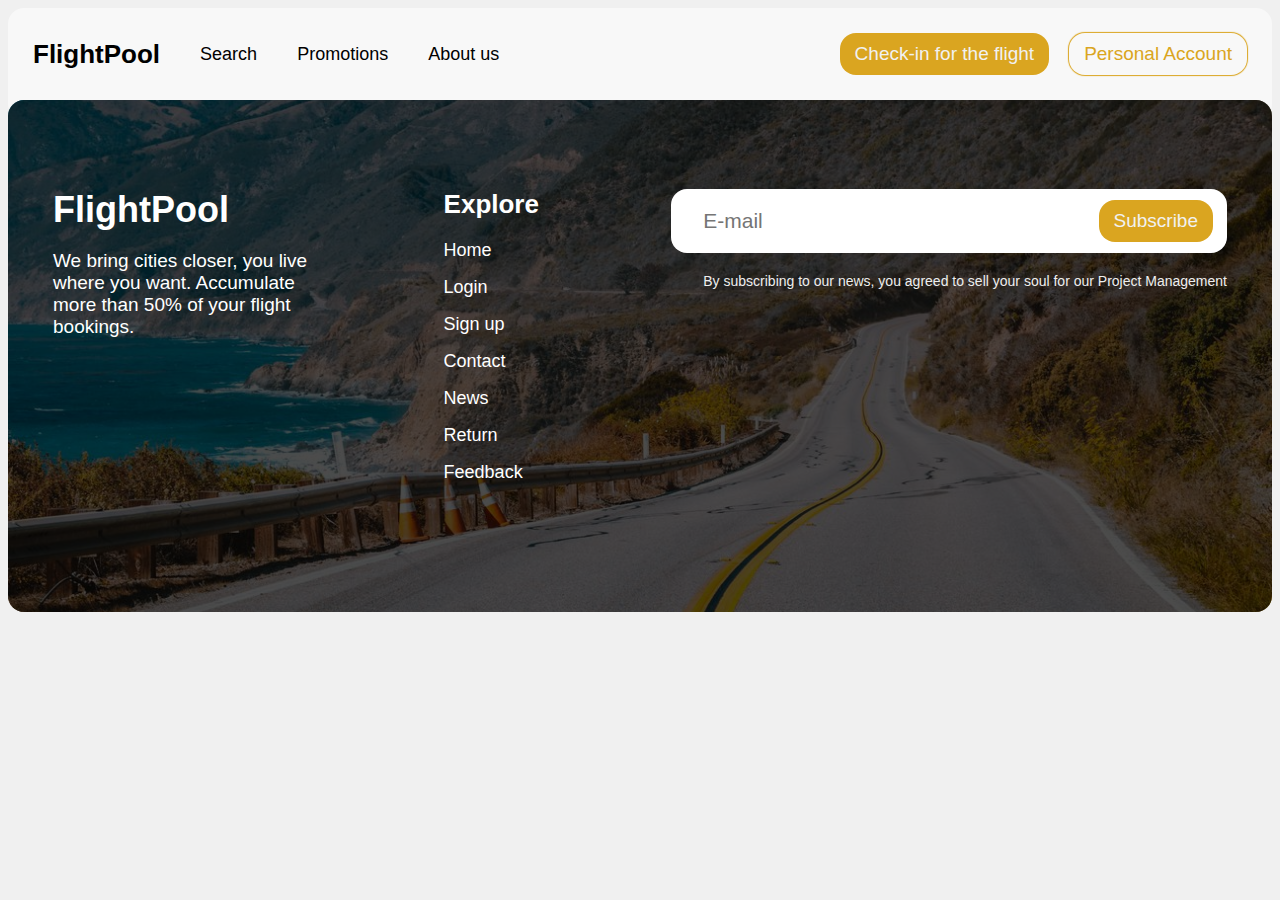
==== booking.html @ 48b6842c "feature: add seats page, search page, login and register page" ====
<!doctype html>
<html lang="en">
<head>
    <meta charset="UTF-8">
    <meta name="viewport"
          content="width=device-width, user-scalable=no, initial-scale=1.0, maximum-scale=1.0, minimum-scale=1.0">
    <meta http-equiv="X-UA-Compatible" content="ie=edge">
    <title>Booking - FlightPool</title>

    <link href="./css/style.css" rel="stylesheet" />
</head>
<body>
    <header>
        <div class="container">
            <div class="header__left">
                <div class="header__left--logo">
                    <a href="./index.html" class="test-0-logo">FlightPool</a>
                </div>

                <div class="header__left--menu">
                    <ul>
                        <li>
                            <a href="/search.html" class="test-0-nav-2">Search</a>
                        </li>
                        <li>
                            <a href="#promotions" class="test-0-nav-1">Promotions</a>
                        </li>
                        <li>
                            <a href="#about-us" class="test-0-nav-custom">About us</a>
                        </li>
                    </ul>
                </div>
            </div>

            <div class="header__right">
                <a href="/booking.html" class="test-0-nav-3 button button-filled">Check-in for the flight</a>
                <a href="/login.html" class="test-0-nav-4 button button-outlined">Personal Account</a>
            </div>
        </div>
    </header>

    <main>
    </main>


    <footer>
        <div class="footer__overlay"></div>

        <div class="container">
            <div class="footer__info">
                <span>FlightPool</span>
                <p>We bring cities closer, you live where you want.
                    Accumulate more than 50% of your flight bookings.</p>
            </div>

            <div class="footer__menu">
                <div class="footer__menu--block">
                    <b>Explore</b>

                    <ul>
                        <li>
                            <a href="http://xxxxxx-m1.wsr.ru">Home</a>
                        </li>
                        <li>
                            <a href="http://xxxxxx-m1.wsr.ru/login">Login</a>
                        </li>
                        <li>
                            <a href="http://xxxxxx-m1.wsr.ru/signup">Sign up</a>
                        </li>
                        <li>
                            <a href="http://xxxxxx-m1.wsr.ru/contact">Contact</a>
                        </li>
                        <li>
                            <a href="http://xxxxxx-m1.wsr.ru/news">News</a>
                        </li>
                        <li>
                            <a href="http://xxxxxx-m1.wsr.ru/return">Return</a>
                        </li>
                        <li>
                            <a href="http://xxxxxx-m1.wsr.ru/feedback">Feedback</a>
                        </li>
                    </ul>
                </div>
            </div>

            <div class="footer__subscribe">
                <form action="#" method="post">
                    <div class="subscribe__form--input">
                        <label>
                            <input type="email" placeholder="E-mail" class="form-control" />
                        </label>
                    </div>

                    <button type="submit" class="button-filled button">Subscribe</button>
                </form>

                <span>By subscribing to our news, you agreed to sell your soul for our Project Management</span>
            </div>
        </div>
    </footer>
</body>
</html>
---- css/style.css ----
/* global clear */
*, *::before, *::after {
    box-sizing: border-box;
}

body {
    margin: 8px;
    font-family: Arial;
    font-size: 16px;
    background: #f0f0f0;
}

.red-dot {
    color: red;
}

/* second page styles */

body.second-page header {
    margin-bottom: 0;
}

body.second-page header .container {
    padding-bottom: 25px;
}

/* button */

.button {
    padding: 10px 15px;
    /* palette??? wtf??? */
    background: transparent;
    border-radius: 16px;
    box-shadow: 0 0 1px 1px goldenrod;
    border: none;
    font-size: 19px;
    cursor: pointer;
    transition: .4s ease;
    text-decoration: none;
    color: goldenrod;
    display: inline-block;
    text-align: center;
}

.button-filled {
    box-shadow: none;
    background: goldenrod;
    color: #f1f1f1;
}

.button-big {
    font-weight: 500;
    font-size: 28px;
    padding: 20px 45px;
}

.button-outlined:hover {
    box-shadow: none;
}

.button-filled:hover {
    box-shadow: 0 0 1px 1px goldenrod;
}

/* header */

:root {
    --container-width: 100%;
    --common-border-radius: 16px;
}

header .container {
    max-width: var(--container-width);
    display: flex;
    padding: 25px 25px 45px;
    margin: 0 auto;
    justify-content: space-between;
}

header {
    background: #f8f8f8;
    border-radius: var(--common-border-radius);
    margin-bottom: -20px;
}


.header__left--menu ul {
    padding: 0;
    margin: 0;
    display: flex;
    width: 100%;
    gap: 40px;
}

.header__left {
    flex: 1 0 auto;
    align-items: center;
    display: flex;
}

.header__right {
    flex: 1 0 auto;
    justify-content: flex-end;
    display: flex;
    gap: 20px;
}

.header__left--menu ul li {
    list-style: none;
}

.header__left--menu ul li a {
    font-size: 18px;
    color: #000;
    text-decoration: none;
}

.header__left--menu ul li:hover a {
    text-decoration: underline;
}

.header__left--logo a {
    font-size: 26px;
    font-weight: bold;
    text-decoration: none;
    color: #000;
    transition: color .4s ease-in-out;
}

.header__left--logo a:hover {
    color: #666;
}

.header__left {
    display: flex;
}

.header__left--logo {
    margin-right: 40px;
}

/* accumulation */

.accumulation {
    background-size: cover;
    min-height: calc(100vh - 116px);
    display: flex;
    border-radius: var(--common-border-radius);
    position: relative;
    background: #fff;
    justify-content: space-between;
}

.accumulation__left {
    margin-top: 45px;
}

.accumulation__left h1 {
    color: #232323;
    font-size: 64px;
}

.accumulation__left h2 {
    color: #232323;
    font-size: 36px;
}

.accumulation__demo--heading {
    text-align: center;
    color: #fff;
}

.accumulation__demo--blocks {
    border-radius: 32px;
    background: #232323;
    color: #e2e2e2;
    display: flex;
    padding: 140px 0 0;
}

.accumulation__demo--block span {
    font-size: 60px;
    color: inherit;
    line-height: normal;
    font-weight: bold;
    /* letter-spacing: 0.055em; */
}

.accumulation__demo--block {
    display: flex;
    flex-direction: column;
    /* text-align: center; */
    padding: 0 57px 24px;
    gap: 22px;
}

.accumulation__demo--block b {
    color: inherit;
    font-size: 36px;
    max-width: 180px;
    font-weight: lighter;
}

.accumulation__demo--form {
    padding: 24px 60px;
    background: #232323;
    border-radius: 32px;
    margin-top: 20px;
}

.accumulation__demo--form form {
    display: flex;
    gap: 60px;
}

.accumulation__demo--form--block {
    display: flex;
    align-items: center;
    gap: 20px;
}

.accumulation__demo--form--block label {
    font-size: 24px;
    color: #fff;
}

.accumulation__demo--form--block input {
    padding: 15px 35px;
    border-radius: 48px;
    border: none;
}
.accumulation__right {
    padding: 20px;
    width: 45%;
}

.accumulation__right img {
    width: 100%;
    height: 100%;
    border-radius: 24px;
    object-fit: cover;
}

.accumulation__left {
    padding: 40px;
    width: 55%;
}

/* search */

.search .container {
    padding: 0 24px;
    margin: 0 auto;
    display: flex;
    flex-direction: column;
    max-width: 1430px;
}

.search__content {
    border-radius: var(--common-border-radius);
    padding: 48px;
    background: #fff;
    justify-content: center;
    display: flex;
    flex-direction: column;
}

.search__container--filter {
    margin-bottom: 32px;
    display: flex;
    gap: 16px;
}

.search__container--rows {
    display: flex;
    gap: 48px;
    margin-bottom: 45px;
    justify-content: space-between;
}

.search__container--departure {
    display: flex;
    align-items: center;
    gap: 24px;
}

.search__container--departure--block {
    display: flex;
    flex-direction: column;
}

.search__container--departure--block label {
    color: #363636;
    font-size: 17px;
    margin-bottom: 10px;
}

.search__container--departure--block input {
    padding: 18px 64px 18px 24px;
    border-radius: 16px;
    border: none;
    background: #eeeeee;
}

.search__container--departure--block span {
    font-size: 16px;
    white-space: nowrap;
    margin-top: 10px;
}

.search {
    padding: 148px 0;
    border-radius: var(--common-border-radius);
}

.search__button {
    margin: -16px auto 0px;
}

.search__container--form form {
    display: flex;
    gap: 24px;
    height: 100%;
    align-items: center;
    justify-content: space-between;
}

.search__container--form--block {
    display: flex;
    flex-direction: column;
    border-radius: 32px;
    height: 100%;
    /* align-items: center; */
    gap: 8px;
}

.search__container--form--block label {
    color: #363636;
    font-size: 17px;
}


.search__container--form--block input {
    padding: 18px 64px 18px 24px;
    border-radius: 16px;
    border: none;
    background: #eee;
    text-align: center;
}


.search__container--row {
    align-items: center;
    display: flex;
    /* height: 100%; */
    flex: 0 1 auto;
    justify-content: center;
}

.search__container--form {
    height: 100%;
    flex: 0 1 auto;
    align-items: center;
    display: flex;
    justify-content: center;
    margin-top: -12px;
}


.search__heading {
    padding: 0 40px;
    font-size: 28px;
}


/* trust */

.trust {
    background: #fff;
    border-radius: var(--common-border-radius);
    height: 100vh;
}

.trust .container {
    /* max-width: 1600px; */
    margin: 0 auto;
    display: flex;
    flex-direction: row;
    align-items: center;
    justify-content: center;
    height: 100%;
}

.trust__heading {
    font-size: 56px;
    font-weight: bold;
    margin-bottom: 19px;
}

.trust__content {
    text-align: center;
    padding: 20px;
}

.trust__content--text {
    font-size: 22px;
    color: #606060;
}

.trust__content--button {
    margin-top: 64px;
}

.trust__content--button span {
    font-size: 26px;
    color: #a0a0a0;
}

.trust__block img {
    width: 220px;
    height: 360px;
    border-radius: 128px;
    object-fit: cover;
    margin: 0 20px;
}

.trust__block {
    /* flex: 1 0 auto; */
    gap: 24px;
    display: flex;
    flex-direction: column;
    margin: 0 0px;
}

.trust__middle {
    justify-content: center;
    display: flex;
    flex-direction: column;
    align-items: center;
}

.trust__left {
    display: flex;
    gap: 24px;
    margin-left: -10vw;
}

.trust__right {
    display: flex;
    gap: 24px;
    margin-right: -10vw;
}

/* promotions */

.promotions__heading span {
    white-space: nowrap;
    font-size: 64px;
    color: #232323;
    font-weight: bold;
}

.promotions__heading {
    margin: 50px 24px 32px;
}

.promotions {
    padding: 64px 36px 128px;
}

.promotions__list {
    display: flex;
    flex-wrap: wrap;
    margin-top: 48px;
    gap: 24px;
}

.promotions__list--card {
    background: #fff;
    padding: 24px;
    border-radius: var(--common-border-radius);
    width: 49%;
}

.promotions__list--card img {
    width: 100%;
    height: 256px;
    border-radius: var(--common-border-radius);
    object-fit: cover;
    margin-bottom: 24px;
}

.promotions__list--card b {
    font-size: 32px;
}


.promotions__list--card p {
    font-size: 18px;
}

.promotions .container {
    max-width: 1600px;
    margin: 0 auto;
}

/* subscribe */

.subscribe {
    padding: 0 36px;
}

.subscribe__form form {
    display: flex;
    width: 100%;
    gap: 24px;
}

.subscribe__form--input {
    width: 100%;
}

.subscribe__form--label {
    width: 100%;
}

.subscribe__form--input input {
    width: 100%;
    padding: 20px 32px;
    border: none;
    border-radius: var(--common-border-radius);
    font-size: 21px;
}

.subscribe__hint {
    margin-top: 15px;
    padding-left: 28px;
    font-size: 17px;
    color: rgba(0, 0, 0, .5);
}

.subscribe__heading {
    padding-left: 28px;
    font-size: 26px;
    font-weight: bold;
    margin-bottom: 24px;
}

.subscribe .container {
    max-width: 1330px;
    margin: 0 auto;
}

/* footer */

footer {
    border-radius: var(--common-border-radius);
    background: url('../images/im-196106.jpeg') no-repeat center;
    background-size: cover;
    padding: 64px 0;
    position: relative;
}

.footer__overlay {
    position: absolute;
    top: 0;
    left: 0;
    right: 0;
    bottom: 0;
    background: rgba(0, 0, 0, .7);
    z-index: 0;
    width: 100%;
    height: 100%;
    border-radius: var(--common-border-radius);
}

footer .container {
    display: flex;
    flex-direction: row;
    margin: 0 auto;
    max-width: 1920px;
    padding: 25px 45px 45px;
    position: relative;
}

.footer__info {
    width: 22%;
}

.footer__menu {
    flex: 1;
    justify-content: center;
    align-items: center;
    display: flex;
}

.footer__info span {
    color: #fff;
    font-size: 36px;
    font-weight: bold;
}

.footer__info p {
    font-size: 19px;
    color: #fff;
}

.footer__menu--block b {
    font-size: 26px;
    color: #fff;
}

.footer__menu--block ul {
    padding: 0;
    margin: 20px 0;
}

.footer__menu--block ul li {
    list-style: none;
}

.footer__menu--block ul li:not(:last-child) {
    margin-bottom: 16px;
}

.footer__menu--block ul li a {
    color: #fff;
    text-decoration: none;
    font-size: 18px;
}

.footer__subscribe form {
    position: relative;
}

.footer__subscribe form button {
    position: absolute;
    top: 11px;
    right: 14px;
}

.footer__subscribe span {
    margin-top: 20px;
    display: block;
    color: #eee;
    font-size: 14px;
    margin-left: 32px;
}

.footer__menu--block ul li a:hover {
    text-decoration: underline;
}

/* search second page */

.search-second-page {
    padding: 50px;
}

.search-second-page .container {
    max-width: 88%;
}

.search-list .container {
    max-width: 1240px;
    margin: 0 auto;
    display: flex;

    flex-direction: column;
    gap: 36px;
}

.search-list {
    padding-bottom: 64px;
}

.search-list__card {
    background: #fff;
    padding: 48px;
    display: flex;
    border-radius: var(--common-border-radius);
    gap: 48px;
}

.search-list__card--left {
    display: flex;
    flex-direction: column;
    text-align: center;
    flex: 1 0 auto;
    justify-content: center;
    gap: 15px;
}

.search-list__card--left b {
    font-size: 47px;
}

.search-list__card--title {
    display: flex;
    flex-direction: column;
    gap: 7px;
}

.search-list__card--row {
    display: flex;
    margin-top: 36px;
    width: 100%;
    justify-content: space-between;
}

.search-list__card--row--block {
    display: flex;
    flex-direction: column;
}

.search-list__card--row--block span {
    font-size: 18px;
}

.search-list__card--row--block b {
    font-size: 59px;
}

.search-list__card--right {
    width: 100%;
}

.search-list__card--row--block small {
    font-size: 19px;
}

.search-list__card--probability {
    width: 100%;
    background: red;
    height: 24px;
    border-radius: 128px;
}

.search-list__card--probability.probability-orange {
    background: radial-gradient(circle at 10% 20%, rgb(251, 221, 19) 0.1%, rgb(255, 153, 1) 90%);
}

.search-list__card--probability.probability-red {
    background: radial-gradient(circle at 10% 20%, rgb(221, 49, 49) 0%, rgb(119, 0, 0) 90%);
}

.search-list__card--probability.probability-green {
    background: linear-gradient(to right, rgb(182, 244, 146), rgb(51, 139, 147));
}

.search-list__card--footer {
    display: flex;
    flex-direction: column;
    margin-top: 45px;
    gap: 10px;
    width: 100%;
    justify-content: center;
}

.search-list__card--footer--percentage {
    width: 100%;
    display: flex;
    gap: 16px;
}

/* login page */

.login-page .container {
    display: flex;
    height: 100%;
}

.login-page {
    background: #fff;
    height: 95vh;
    border-radius: var(--common-border-radius);
    max-width: 1700px;
    margin: auto;
    margin-top: 30px;
}

.login-page__right {
    width: 40%;
    height: 100%;
    border-radius: var(--common-border-radius);
}

.login-page__right img {
    width: 100%;
    height: 100%;
    object-fit: cover;
    border-radius: var(--common-border-radius);
}

.login-page__left {
    width: 60%;
    /* padding: 180px; */
    justify-content: center;
    align-items: center;
    display: flex;
    flex-direction: column;
}

.login-page__heading h1 {
    font-size: 48px;
    margin-bottom: 15px;
    margin-top: 0;
}

.login-page__heading span {
    font-size: 24px;
}

.login-page__heading {
    text-align: left;
}

.login-page__form {
    margin-top: 64px;
    width: 60%;
}

.form-group {
    display: flex;
    flex-direction: column;
    gap: 8px;
}

.login-page__form form {
    display: flex;
    flex-direction: column;
    gap: 24px;
}

.form-group input {
    border: 1px solid #d8d8d8;
    padding: 16px;
    border-radius: 32px;
}

.login-page__register {
    text-align: center;
}

.login-page__register a {
    color: #000;
}

/* register page */

.register-page .container {
    display: flex;
    height: 100%;
}

.register-page {
    background: #fff;
    height: 95vh;
    border-radius: var(--common-border-radius);
    max-width: 1700px;
    margin: auto;
    margin-top: 30px;
}

.register-page__right {
    width: 40%;
    height: 100%;
    border-radius: var(--common-border-radius);
}

.register-page__right img {
    width: 100%;
    height: 100%;
    object-fit: cover;
    border-radius: var(--common-border-radius);
}

.register-page__left {
    width: 60%;
    /* padding: 180px; */
    justify-content: center;
    align-items: center;
    display: flex;
    flex-direction: column;
}

.register-page__heading {
    text-align: left;
}

.register-page__heading h1 {
    font-size: 48px;
    margin-bottom: 15px;
    margin-top: 0;
}

.register-page__heading span {
    font-size: 24px;
}

.register-page__form {
    margin-top: 64px;
    width: 50%;
}

.form-group {
    display: flex;
    flex-direction: column;
    gap: 8px;
}

.register-page__form form {
    display: flex;
    flex-direction: column;
    gap: 24px;
}

.form-group input {
    border: 1px solid #d8d8d8;
    padding: 16px;
    border-radius: 32px;
}

.register-page__register {
    text-align: center;
}

.register-page__register a {
    color: #000;
}

/* seats info */

.aircraft-info {
    background: #fff;
    margin: 64px;
    border-radius: var(--common-border-radius);
}

.aircraft-info .container {
    display: flex;
    padding: 48px;
}

.aircraft-info__left svg {
    width: 100%;
    height: 100%;
}

.aircraft-info__left {
    width: 20%;
    transform: rotate(-25deg);
}

.aircraft-info__right {
    display: flex;
    flex-direction: column;
    justify-content: center;
}

.aircraft-info__right h3 {
    margin-bottom: 0px;
    font-size: 33px;
    margin-top: 0px;
}

.aircraft-info__right h3 {}

.aircraft-info__right p {
    font-size: 18px;
}

.seats {
    max-width: 600px;
    margin: 0 auto;
    background: goldenrod;
    margin-bottom: 120px;
    border-radius: var(--common-border-radius);
}

.seats__row {
    display: flex;
    justify-content: space-between;
}

.seats .container {
    display: flex;
    flex-direction: column;
    justify-content: center;
    padding: 64px;
    gap: 16px;
}

.seats__item {
    width: 64px;
    height: 64px;
    background: #fff;
    border: none;
    transition: opacity .4s ease;
    cursor: pointer;
    color: #232323;
    font-size: 24px;
    border-radius: calc(var(--common-border-radius)*2);
}

.seats__row--left, .seats__row--right {
    gap: 16px;
    display: flex;
}

.seats__item:hover {
    opacity: .6;
}
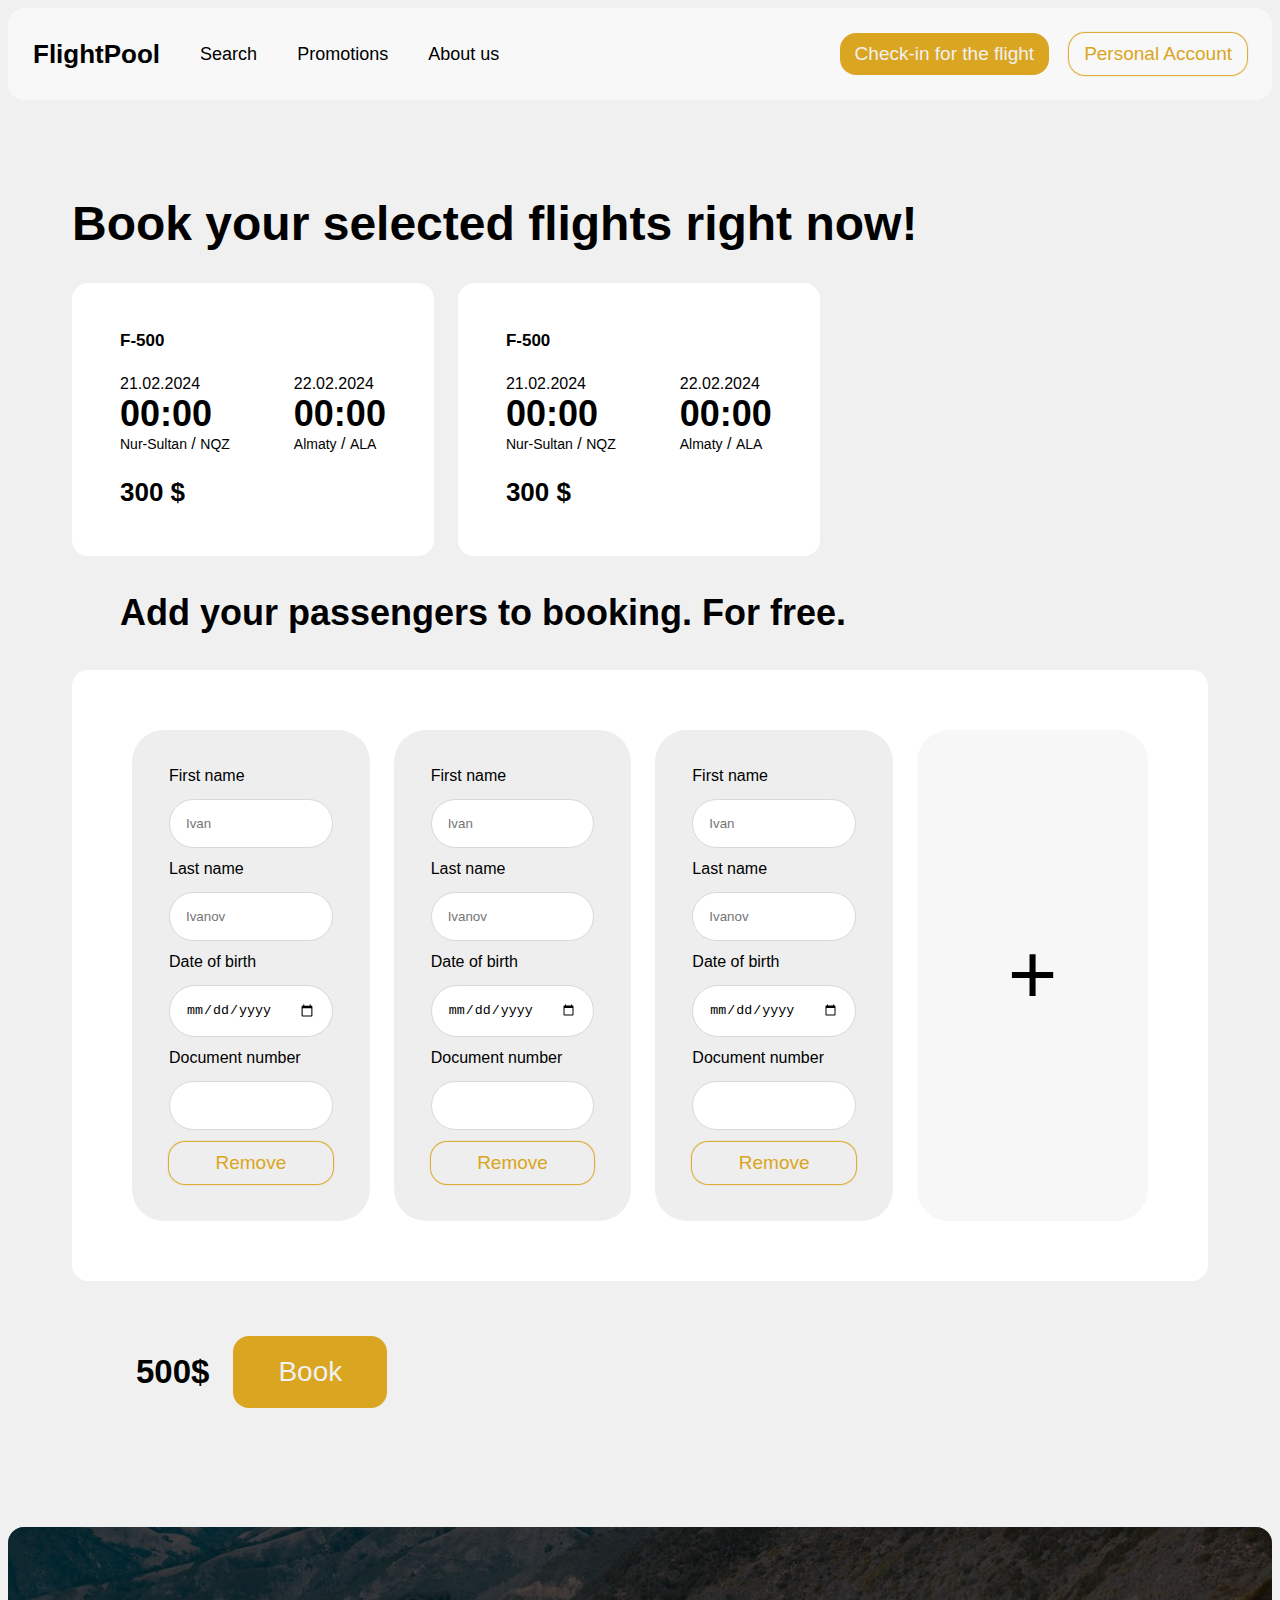
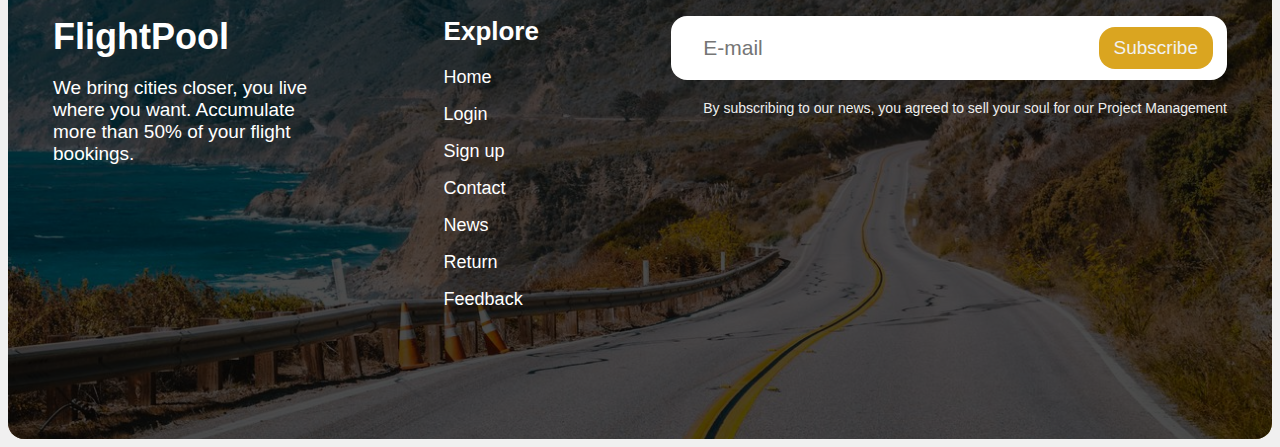
==== commit 8ce83952: "done" ====
--- a/booking.html
+++ b/booking.html
@@ -9,7 +9,7 @@
 
     <link href="./css/style.css" rel="stylesheet" />
 </head>
-<body>
+<body class="second-page">
     <header>
         <div class="container">
             <div class="header__left">
@@ -23,23 +23,201 @@
                             <a href="/search.html" class="test-0-nav-2">Search</a>
                         </li>
                         <li>
-                            <a href="#promotions" class="test-0-nav-1">Promotions</a>
-                        </li>
-                        <li>
-                            <a href="#about-us" class="test-0-nav-custom">About us</a>
+                            <a href="/index.html#promotions" class="test-0-nav-1">Promotions</a>
+                        </li>
+                        <li>
+                            <a href="/index.html#about-us" class="test-0-nav-custom">About us</a>
                         </li>
                     </ul>
                 </div>
             </div>
 
             <div class="header__right">
-                <a href="/booking.html" class="test-0-nav-3 button button-filled">Check-in for the flight</a>
+                <a href="/booking_management.html" class="test-0-nav-3 button button-filled">Check-in for the flight</a>
                 <a href="/login.html" class="test-0-nav-4 button button-outlined">Personal Account</a>
             </div>
         </div>
     </header>
 
     <main>
+        <section class="booking">
+            <div class="container">
+                <div class="booking__heading">
+                    <h1>Book your selected flights right now!</h1>
+                </div>
+
+                <div class="booking__flights">
+                    <div class="booking__flights--item">
+                        <span class="test-5-fc">F-500</span>
+
+                        <div class="booking__flights--item--row">
+                            <div class="booking__flights--item--block">
+                                <span class="departure-date test-5-dd">21.02.2024</span>
+                                <b class="departure-time test-5-dt">00:00</b>
+
+                                <div class="booking__flights--item--block--row">
+                                    <span class="test-5-fcity">Nur-Sultan</span> / <span class="test-5-from">NQZ</span>
+                                </div>
+                            </div>
+
+                            <div class="booking__flights--item--block">
+                                <span class="arrival-date">22.02.2024</span>
+                                <b class="arrival-time test-5-at">00:00</b>
+
+                                <div class="booking__flights--item--block--row">
+                                    <span class="test-5-tcity">Almaty</span> / <span class="test-5-to">ALA</span>
+                                </div>
+                            </div>
+                        </div>
+
+                        <div class="booking__flights--item--cost">
+                            <b class="test-5-fp">300 $</b>
+                        </div>
+                    </div>
+
+                    <div class="booking__flights--item">
+                        <span class="test-5-fc">F-500</span>
+
+                        <div class="booking__flights--item--row">
+                            <div class="booking__flights--item--block">
+                                <span class="departure-date test-5-dd">21.02.2024</span>
+                                <b class="departure-time test-5-dt">00:00</b>
+
+                                <div class="booking__flights--item--block--row">
+                                    <span class="test-5-fcity">Nur-Sultan</span> / <span class="test-5-from">NQZ</span>
+                                </div>
+                            </div>
+
+                            <div class="booking__flights--item--block">
+                                <span class="arrival-date">22.02.2024</span>
+                                <b class="arrival-time test-5-at">00:00</b>
+
+                                <div class="booking__flights--item--block--row">
+                                    <span class="test-5-tcity">Almaty</span> / <span class="test-5-to">ALA</span>
+                                </div>
+                            </div>
+                        </div>
+
+                        <div class="booking__flights--item--cost">
+                            <b class="test-5-fp">300 $</b>
+                        </div>
+                    </div>
+                </div>
+
+                <div class="booking__passengers--content">
+                    <h3>Add your passengers to booking. For free.</h3>
+
+                    <form action="#">
+                        <div class="booking__passengers--item">
+                            <div class="form-group">
+                                <label>
+                                    <span>First name</span>
+                                    <input type="text" class="test-5-name" placeholder="Ivan">
+                                </label>
+                            </div>
+
+                            <div class="form-group">
+                                <label>
+                                    <span>Last name</span>
+                                    <input type="text" class="test-5-last" placeholder="Ivanov">
+                                </label>
+                            </div>
+
+                            <div class="form-group">
+                                <label>
+                                    <span>Date of birth</span>
+                                    <input type="date" class="test-5-dob">
+                                </label>
+                            </div>
+
+                            <div class="form-group">
+                                <label>
+                                    <span>Document number</span>
+                                    <input type="text" class="test-5-doc">
+                                </label>
+                            </div>
+
+                            <button type="button" class="test-5-remove button button-outlined">Remove</button>
+                        </div>
+                        <div class="booking__passengers--item">
+                            <div class="form-group">
+                                <label>
+                                    <span>First name</span>
+                                    <input type="text" class="test-5-name" placeholder="Ivan">
+                                </label>
+                            </div>
+
+                            <div class="form-group">
+                                <label>
+                                    <span>Last name</span>
+                                    <input type="text" class="test-5-last" placeholder="Ivanov">
+                                </label>
+                            </div>
+
+                            <div class="form-group">
+                                <label>
+                                    <span>Date of birth</span>
+                                    <input type="date" class="test-5-dob">
+                                </label>
+                            </div>
+
+                            <div class="form-group">
+                                <label>
+                                    <span>Document number</span>
+                                    <input type="text" class="test-5-doc">
+                                </label>
+                            </div>
+
+                            <button type="button" class="test-5-remove button button-outlined">Remove</button>
+                        </div>
+                        <div class="booking__passengers--item">
+                            <div class="form-group">
+                                <label>
+                                    <span>First name</span>
+                                    <input type="text" class="test-5-name" placeholder="Ivan">
+                                </label>
+                            </div>
+
+                            <div class="form-group">
+                                <label>
+                                    <span>Last name</span>
+                                    <input type="text" class="test-5-last" placeholder="Ivanov">
+                                </label>
+                            </div>
+
+                            <div class="form-group">
+                                <label>
+                                    <span>Date of birth</span>
+                                    <input type="date" class="test-5-dob">
+                                </label>
+                            </div>
+
+                            <div class="form-group">
+                                <label>
+                                    <span>Document number</span>
+                                    <input type="text" class="test-5-doc">
+                                </label>
+                            </div>
+
+                            <button type="button" class="test-5-remove button button-outlined">Remove</button>
+                        </div>
+
+                        <div class="booking__passengers--add">
+                            <button type="button" class="test-5-add">
+                                +
+                            </button>
+                        </div>
+                    </form>
+                </div>
+
+                <div class="booking__footer">
+                    <span class="test-5-price">500$</span>
+                    <button type="button" class="button button-filled button-big">
+                        Book
+                    </button>
+                </div>
+            </div>
+        </section>
     </main>
 
 
--- a/css/style.css
+++ b/css/style.css
@@ -836,6 +836,7 @@
     border: 1px solid #d8d8d8;
     padding: 16px;
     border-radius: 32px;
+    width: 100%;
 }
 
 .login-page__register {
@@ -1011,3 +1012,325 @@
 .seats__item:hover {
     opacity: .6;
 }
+
+/* booking */
+
+.booking {
+    padding: 64px;
+}
+
+.booking__heading h1 {
+    font-size: 48px;
+}
+
+.booking__flights--item {
+    background: #fff;
+    flex: 0 1 auto;
+    display: flex;
+    flex-direction: column;
+    padding: 48px;
+    border-radius: var(--common-border-radius);
+}
+
+.booking__heading {
+    display: flex;
+    flex-direction: row;
+}
+
+.booking__flights {
+    display: flex;
+    flex-direction: row;
+    gap: 24px;
+    flex-wrap: wrap;
+}
+
+.booking .container {
+    max-width: 1655px;
+    margin: 0 auto;
+}
+
+.booking__flights--item--row {
+    display: flex;
+    gap: 64px;
+}
+
+.booking__flights--item--block {
+    display: flex;
+    flex-direction: column;
+}
+
+.booking__flights--item--block .departure-time, .booking__flights--item--block .arrival-time {
+    font-size: 36px;
+}
+
+.booking__flights--item > span {
+    font-size: 17px;
+    margin-bottom: 24px;
+    font-weight: bold;
+}
+
+.booking__flights--item--cost {
+    margin-top: 24px;
+    font-size: 26px;
+}
+
+.booking__flights--item--block--row span {
+    font-size: 14px;
+}
+
+.booking__passengers--content h3 {
+    padding-left: 48px;
+    font-size: 36px;
+}
+
+.booking__passengers--content {
+    margin-top: 36px;
+}
+
+.booking__passengers--content form {
+    background: #fff;
+    border-radius: var(--common-border-radius);
+    padding: 60px;
+    display: flex;
+    gap: 24px;
+}
+
+.booking__passengers--item {
+    background: #eee;
+    padding: 37px;
+    border-radius: 32px;
+    display: flex;
+    gap: 12px;
+    flex-direction: column;
+    width: 25%;
+}
+
+.booking__passengers {
+    display: flex;
+}
+
+.form-group label {
+    width: 100%;
+}
+
+.form-group label span {
+    margin-bottom: 14px;
+    display: block;
+}
+
+.booking__passengers--add {
+    width: 25%;
+    /* background: #eee; */
+    /* border-radius: 32px; */
+}
+
+.booking__passengers--add button {
+    width: 100%;
+    height: 100%;
+    background: #f7f7f7;
+    border: none;
+    border-radius: 32px;
+    font-size: 85px;
+    transition: opacity .7s ease;
+    cursor: pointer;
+}
+
+.booking__passengers--add button:hover {
+    opacity: .7;
+}
+
+.booking__footer {
+    padding: 55px 64px;
+    display: flex;
+    align-items: center;
+    gap: 24px;
+}
+
+.booking__footer span {
+    font-size: 33px;
+    font-weight: bold;
+}
+
+/* booking-management */
+
+.booking-management {
+    padding: 64px;
+}
+
+.booking-management__heading h1 {
+    font-size: 48px;
+}
+
+.booking-management__information {
+    display: flex;
+    gap: 24px;
+}
+
+.booking-management__information-chip {
+    padding: 16px 32px;
+    background: #fff;
+    border-radius: var(--common-border-radius);
+    font-size: 21px;
+}
+
+.booking-management__heading h1 {
+    margin: 0;
+}
+
+.booking-management__heading {
+    margin-bottom: 24px;
+}
+
+.booking-management__flights {
+    margin-top: 40px;
+}
+
+.booking-management__flights h2 {
+    font-size: 31px;
+}
+
+
+.booking-management__flights--list {
+    display: flex;
+    gap: 64px;
+}
+
+.booking-management__flights--item {
+    display: flex;
+    flex-direction: column;
+}
+
+.booking-management__flights--item .departure-time, .booking-management__flights--item .arrival-time {
+    font-size: 36px;
+}
+
+.booking-management__flights--item > span {
+    font-size: 18px;
+    font-weight: bold;
+}
+
+.booking-management__flights--item .aircraft {
+    margin-bottom: 24px;
+    font-size: 15px;
+}
+
+.booking-management__flights--item .number {
+    margin-bottom: 8px;
+}
+
+.booking-management__flights--item--cost {
+    margin-top: 24px;
+    font-size: 26px;
+}
+
+.booking-management__flights--item--block--row span {
+    font-size: 14px;
+}
+
+.booking-management__flights--item {
+    background: #fff;
+    flex: 0 1 auto;
+    display: flex;
+    flex-direction: column;
+    padding: 48px;
+    border-radius: var(--common-border-radius);
+}
+
+.booking-management__flights--item--row {
+    display: flex;
+    gap: 64px;
+}
+
+.booking-management__flights--item--block {
+    display: flex;
+    flex-direction: column;
+}
+
+.booking-management__flights--item .travel-time {
+    margin: 24px 0;
+}
+
+.booking-management__flights--item--footer {
+    display: flex;
+    justify-content: space-between;
+    align-items: center;
+}
+
+.booking-management__flights--item--footer--probability {
+    display: flex;
+    gap: 10px;
+    align-items: center;
+}
+
+.booking-management__flights--item--footer--probability span {
+    width: 24px;
+    height: 24px;
+    border-radius: 100%;
+}
+
+.booking-management__flights--item--footer--probability .probability-orange {
+    background: radial-gradient(circle at 10% 20%, rgb(251, 221, 19) 0.1%, rgb(255, 153, 1) 90%);
+}
+
+.booking-management__flights--item--footer--probability  .probability-red {
+    background: radial-gradient(circle at 10% 20%, rgb(221, 49, 49) 0%, rgb(119, 0, 0) 90%);
+}
+
+.booking-management__flights--item--footer--probability .probability-green {
+    background: linear-gradient(to right, rgb(182, 244, 146), rgb(51, 139, 147));
+}
+
+.booking-management__flights--item--footer--probability .probability-red {
+    width: 24px;
+    height: 24px;
+    border-radius: 100%;
+}
+
+.booking-management__passengers h3 {
+    margin: 0 0 24px;
+    font-size: 31px;
+}
+
+.booking-management__passengers {
+    margin-top: 48px;
+}
+
+.booking-management__passengers--list {
+    background: #fff;
+    display: flex;
+    gap: 48px;
+    flex-wrap: wrap;
+    padding: 36px;
+    border-radius: var(--common-border-radius);
+}
+
+.booking-management__passengers--item {
+    padding: 48px;
+    background: #f7f7f7;
+    border-radius: 36px;
+    display: flex;
+    flex-direction: column;
+}
+
+.booking-management__passengers--item--row {
+    font-size: 24px;
+    font-weight: bold;
+    margin-bottom: 18px;
+}
+
+.booking-management__passengers--item--seats ul {
+    padding: 0;
+    margin: 10px 0;
+}
+
+.booking-management__passengers--item--seats .heading {
+    font-size: 25px;
+}
+
+.booking-management__passengers--item--seats {
+    margin: 24px 0;
+}
+
+.booking-management__passengers--item--seats ul li {
+    list-style: none;
+}
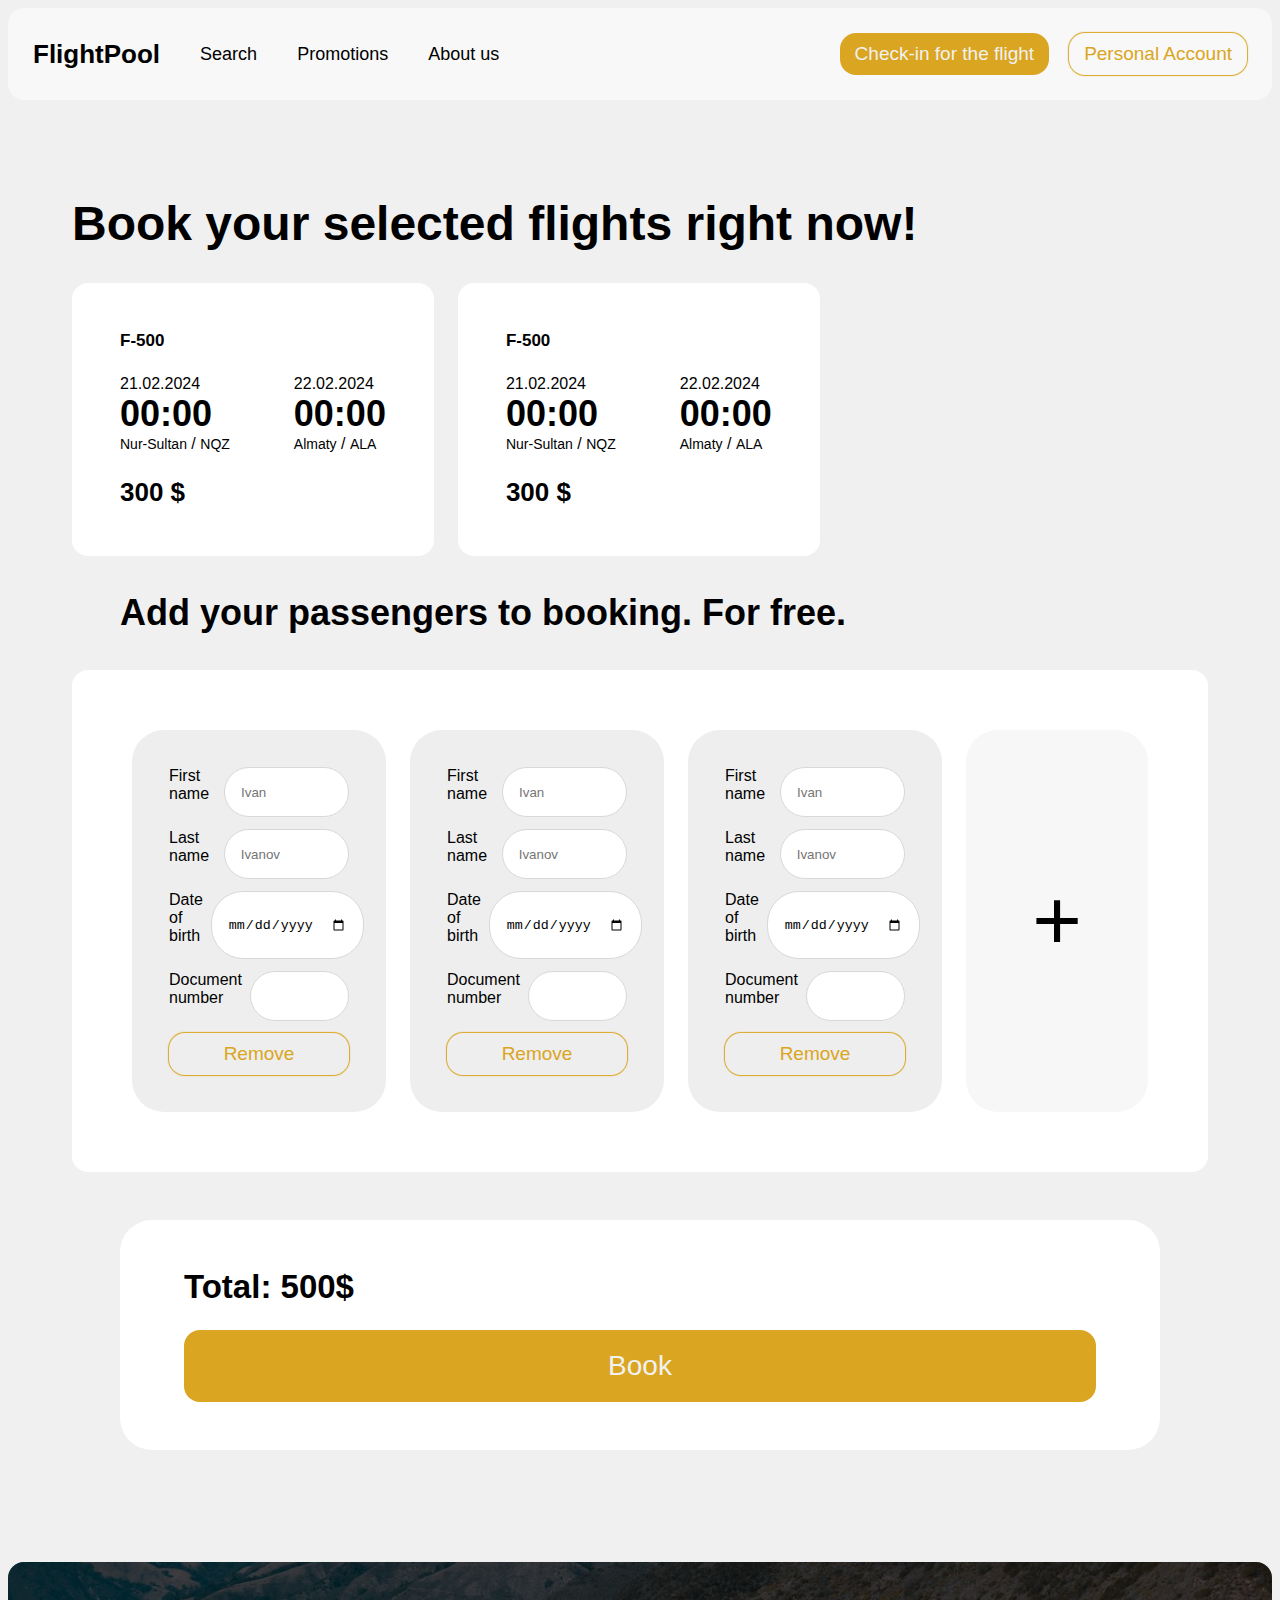
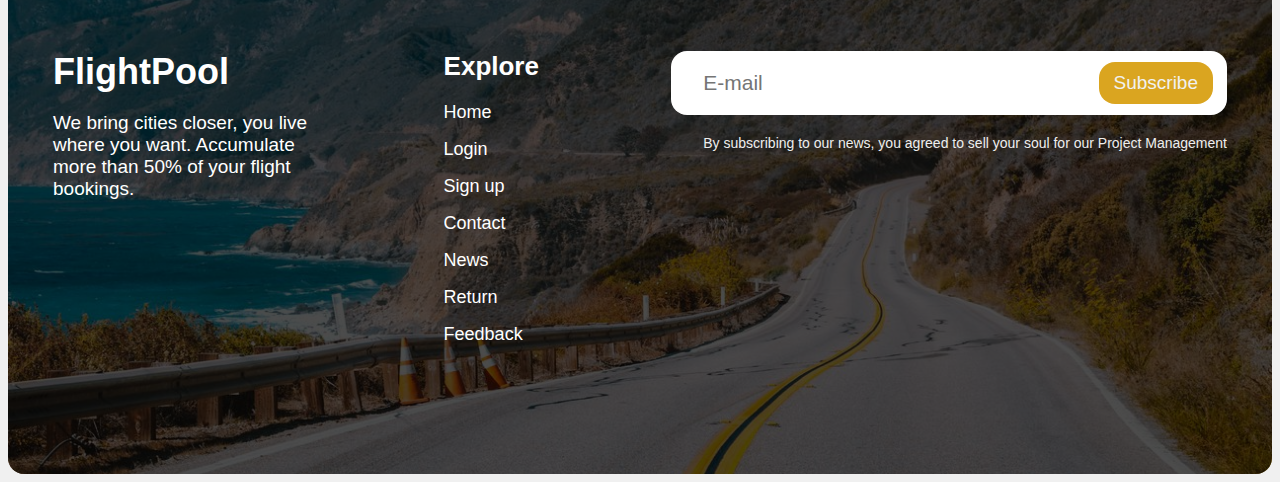
==== commit a719d156: "add adaptive" ====
--- a/booking.html
+++ b/booking.html
@@ -211,7 +211,7 @@
                 </div>
 
                 <div class="booking__footer">
-                    <span class="test-5-price">500$</span>
+                    <span class="test-5-price">Total: 500$</span>
                     <button type="button" class="button button-filled button-big">
                         Book
                     </button>
--- a/css/style.css
+++ b/css/style.css
@@ -1111,6 +1111,8 @@
 
 .form-group label {
     width: 100%;
+    display: flex;
+    gap: 8px;
 }
 
 .form-group label span {
@@ -1140,10 +1142,15 @@
 }
 
 .booking__footer {
-    padding: 55px 64px;
-    display: flex;
-    align-items: center;
+    padding: 48px 64px;
+    display: flex;
+    /* align-items: center; */
     gap: 24px;
+    background: #fff;
+    margin: 48px;
+    border-radius: 32px;
+    flex-direction: column;
+    justify-content: flex-start;
 }
 
 .booking__footer span {
@@ -1334,3 +1341,134 @@
 .booking-management__passengers--item--seats ul li {
     list-style: none;
 }
+
+/* media queries */
+
+@media (max-width: 1240px) {
+    .accumulation__demo--form form {
+        flex-direction: column;
+        gap: 24px;
+    }
+
+    .accumulation__demo--blocks {
+        flex-direction: column;
+    }
+}
+
+@media (max-width: 992px) {
+    .header__left {
+        flex-direction: column;
+        gap: 24px;
+        align-items: flex-start;
+    }
+
+    header .container {
+        flex-direction: column;
+        justify-content: flex-start;
+        gap: 24px;
+    }
+
+    .header__left--logo {
+        margin: 0;
+    }
+
+    .accumulation {
+        flex-direction: column;
+    }
+
+    .accumulation__left {
+        width: 100%;
+        padding-top: 0;
+    }
+
+    .accumulation__right {
+        display: none;
+    }
+
+    .search__container--rows {
+        flex-direction: column;
+        align-items: flex-start;
+    }
+
+    .trust__left {
+        display: none;
+    }
+
+    .trust__right {
+        display: none;
+    }
+
+    .promotions__list--card {
+        width: 100% !important;
+    }
+
+    footer .container {
+        flex-direction: column;
+        gap: 48px;
+    }
+
+    .footer__menu {
+        justify-content: flex-start;
+    }
+
+    footer {
+        padding: 24px 0;
+    }
+
+    .footer__info {
+        width: 100%;
+    }
+
+    .promotions__heading {
+        margin: 0px;
+    }
+
+    .promotions__heading span {
+        font-size: 37px;
+    }
+}
+
+@media (max-width: 520px) {
+    .search__container--departure {flex-direction: column;}
+
+    .search__container--row {
+        flex-direction: column;
+    }
+
+    .search__container--form form {
+        flex-direction: column;
+        align-items: flex-start;
+        width: 100%;
+    }
+
+    .search__container--form {
+        margin-top: 0;
+        width: 100%;
+    }
+
+    .search__container--row {flex: 1 0 auto;width: 100%;}
+
+    .search__container--rows {
+    }
+
+    .search__container--form--block {
+        width: 100%;
+    }
+
+    .search__container--filter {
+        flex-direction: column;
+    }
+
+    .search__heading {
+        font-size: 20px;
+    }
+
+    .search {
+        padding: 64px 0;
+    }
+
+    .accumulation__demo--form--block {
+        flex-direction: column;
+        align-items: flex-start;
+    }
+}
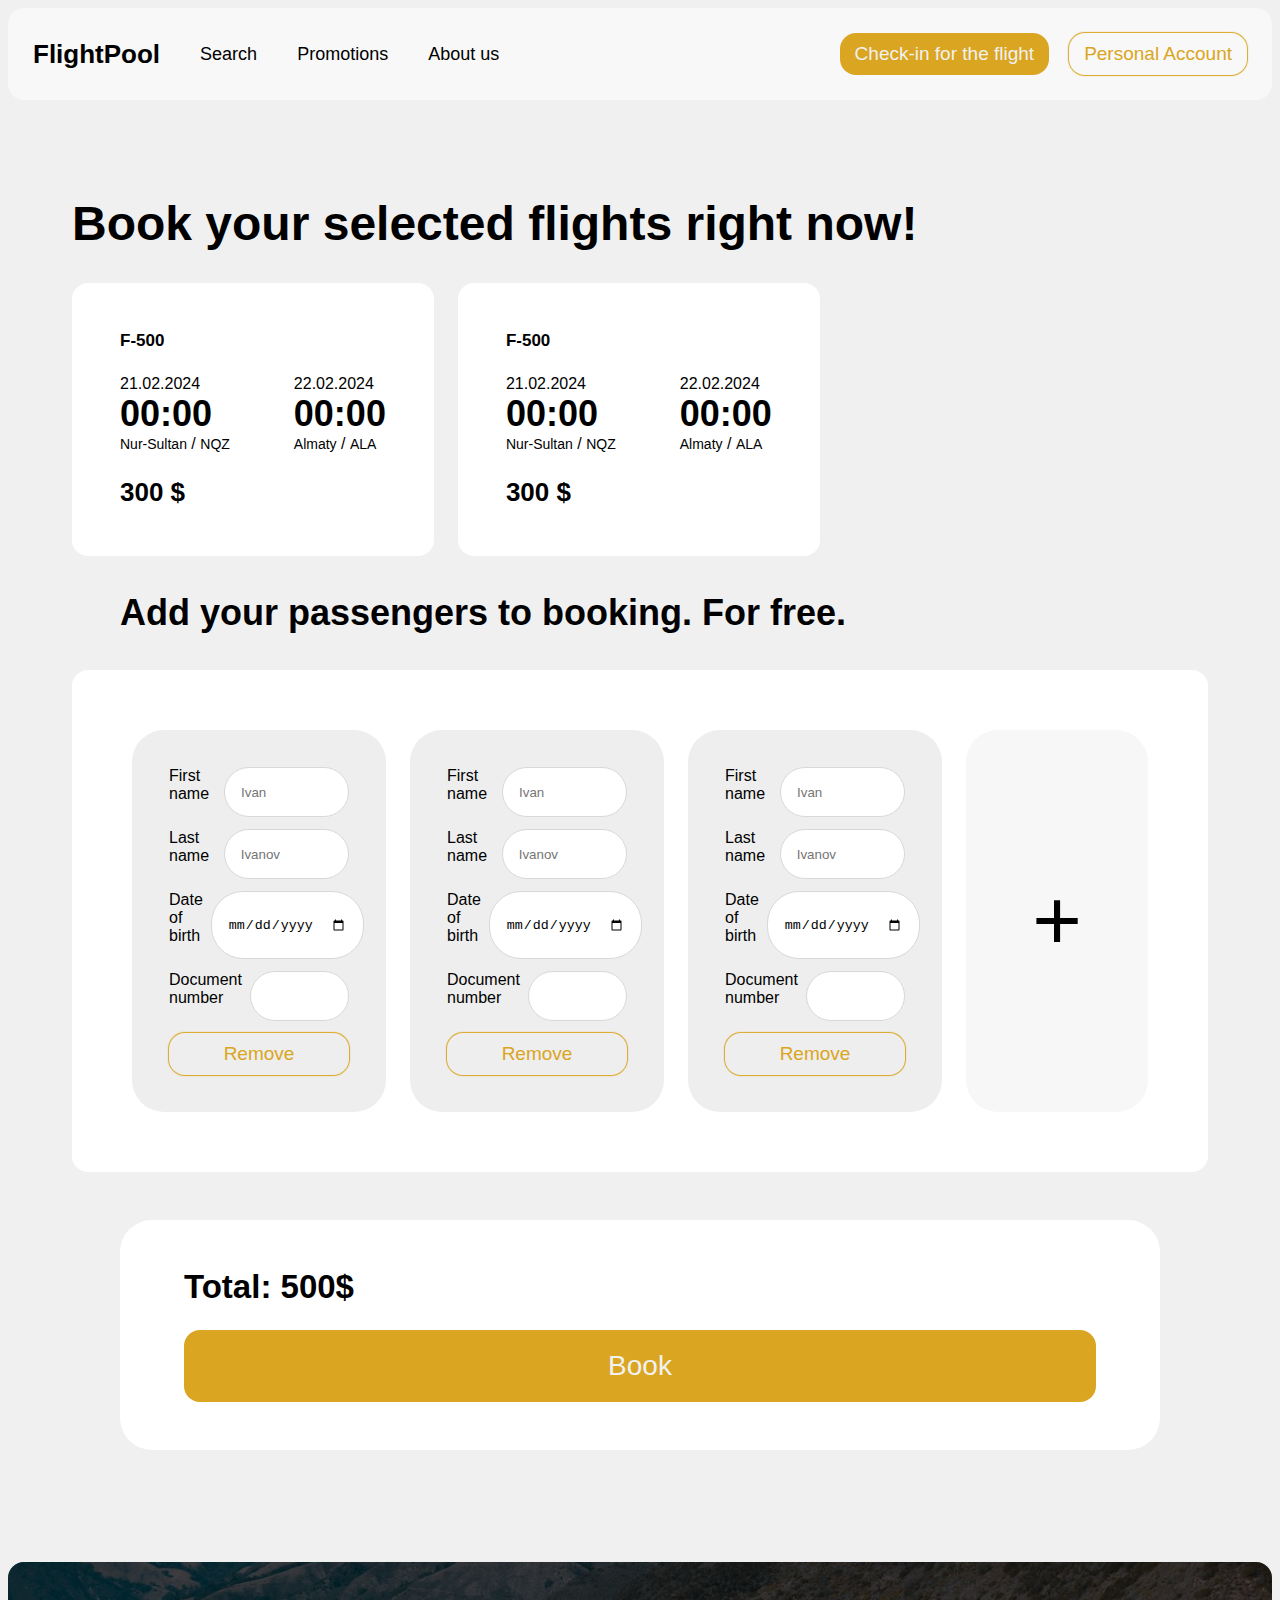
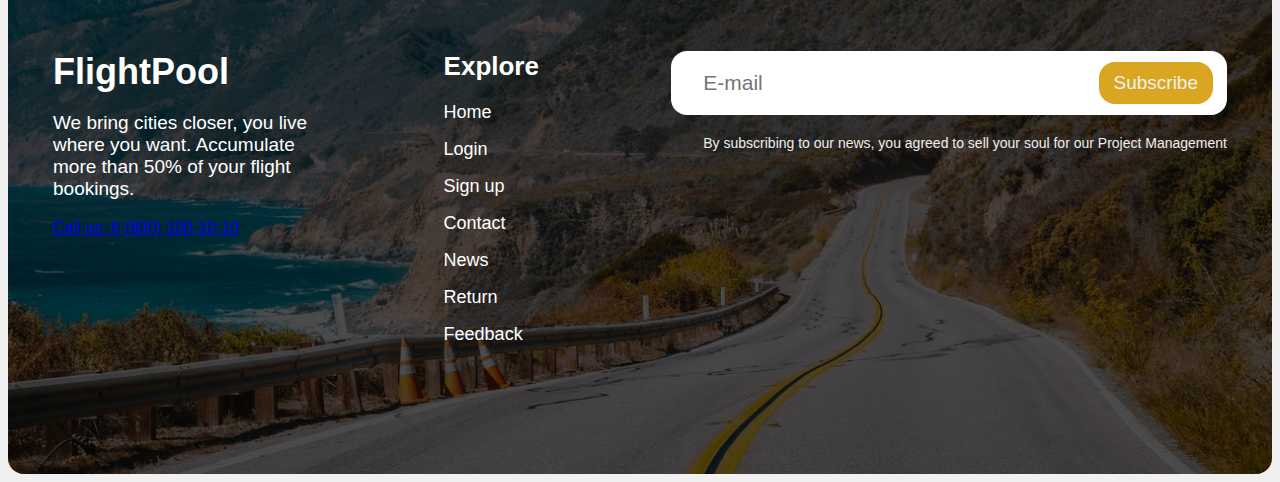
==== commit b1c949ed: "fix test classes" ====
--- a/booking.html
+++ b/booking.html
@@ -229,6 +229,8 @@
                 <span>FlightPool</span>
                 <p>We bring cities closer, you live where you want.
                     Accumulate more than 50% of your flight bookings.</p>
+
+                <a href="tel:+78001001010" class="test-0-phone">Call us: 8 (800) 100-10-10</a>
             </div>
 
             <div class="footer__menu">
@@ -265,16 +267,17 @@
                 <form action="#" method="post">
                     <div class="subscribe__form--input">
                         <label>
-                            <input type="email" placeholder="E-mail" class="form-control" />
+                            <input type="email" placeholder="E-mail" class="form-control test-0-sie" />
                         </label>
                     </div>
 
-                    <button type="submit" class="button-filled button">Subscribe</button>
+                    <button type="submit" class="button-filled button test-0-sbs">Subscribe</button>
                 </form>
 
                 <span>By subscribing to our news, you agreed to sell your soul for our Project Management</span>
             </div>
         </div>
     </footer>
+
 </body>
 </html>
